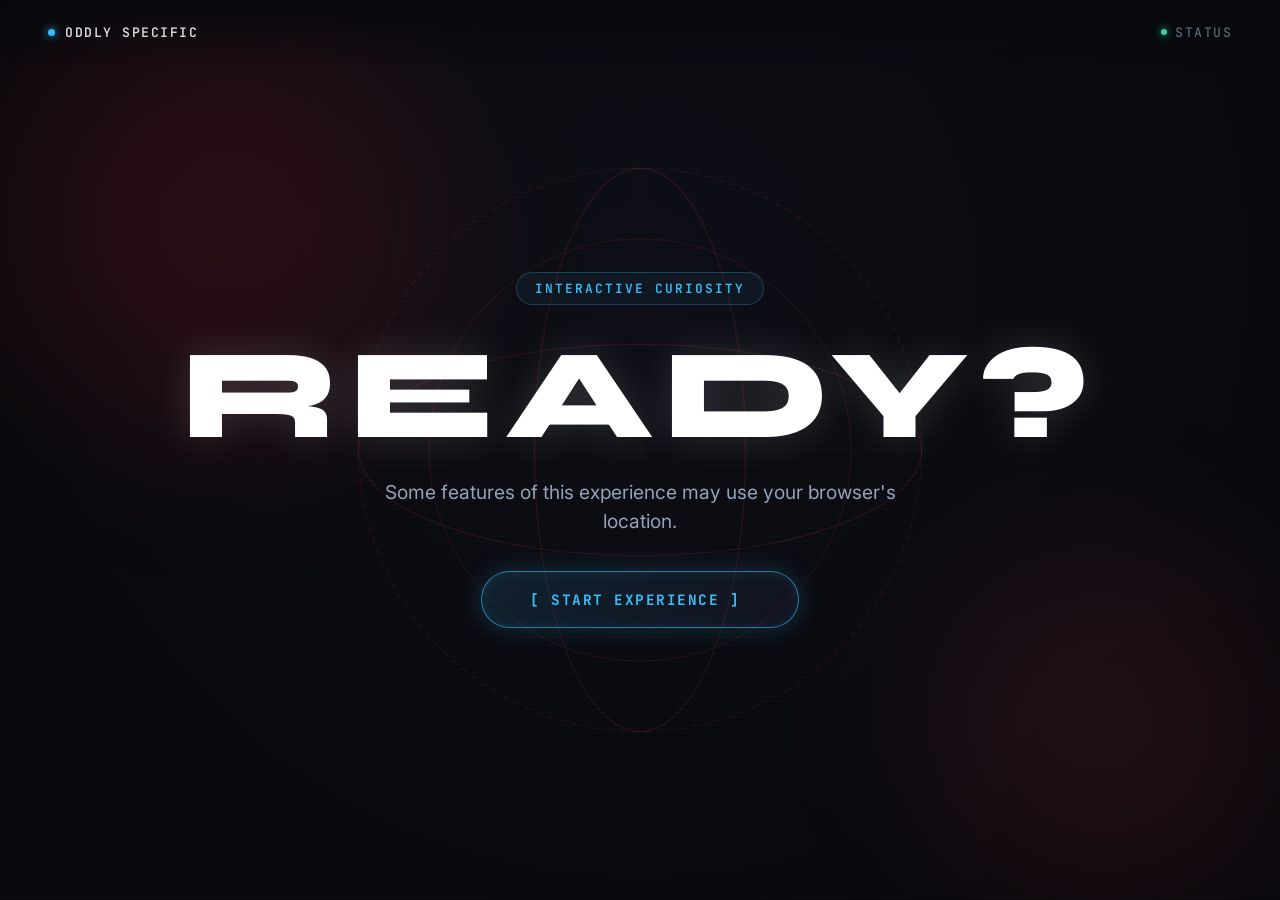
==== projects/03-web/oddly-specific/src/main/resources/web/index.html @ 6e53c98d "feat: add Oddly Specific interactive web experiment" ====
<!DOCTYPE html>
<html lang="en">
<head>
    <meta charset="UTF-8">
    <meta name="viewport" content="width=device-width, initial-scale=1.0, viewport-fit=cover">
    <title>Oddly Specific - Interactive Web Experience</title>
    <meta name="description" content="A playful, strange, and technically intriguing interactive web experiment.">
    <!-- Google Fonts: Syne for headlines, Inter for body, JetBrains Mono for accents -->
    <link rel="preconnect" href="https://fonts.googleapis.com">
    <link rel="preconnect" href="https://fonts.gstatic.com" crossorigin>
    <link href="https://fonts.googleapis.com/css2?family=Inter:wght@400;500;600;700&family=JetBrains+Mono:wght@400;600;700&family=Syne:wght@700;800&display=swap" rel="stylesheet">
    <link rel="stylesheet" href="css/style.css">
</head>
<body>
    <!-- Viewport Container (Full 100dvh viewport) -->
    <div class="viewport-stage">

        <!-- Ambient Background Layers -->
        <div class="glow-top-left" aria-hidden="true"></div>
        <div class="glow-bottom-right" aria-hidden="true"></div>
        <div class="scanline-overlay" aria-hidden="true"></div>

        <!-- Wireframe Globe Vector Abstraction -->
        <div class="globe-bg" aria-hidden="true">
            <svg viewBox="0 0 800 800" fill="none" xmlns="http://www.w3.org/2000/svg">
                <circle cx="400" cy="400" r="320" stroke="rgba(239, 68, 68, 0.12)" stroke-width="1.5" stroke-dasharray="8 6"/>
                <circle cx="400" cy="400" r="240" stroke="rgba(239, 68, 68, 0.18)" stroke-width="1"/>
                <ellipse cx="400" cy="400" rx="320" ry="120" stroke="rgba(239, 68, 68, 0.15)" stroke-width="1.5"/>
                <ellipse cx="400" cy="400" rx="120" ry="320" stroke="rgba(239, 68, 68, 0.15)" stroke-width="1.5"/>
                <path d="M 80 400 L 720 400" stroke="rgba(239, 68, 68, 0.12)" stroke-width="1" stroke-dasharray="4 4"/>
                <path d="M 400 80 L 400 720" stroke="rgba(239, 68, 68, 0.12)" stroke-width="1" stroke-dasharray="4 4"/>
            </svg>
        </div>

        <!-- Minimal Top Identity Bar -->
        <header class="top-bar">
            <div class="brand">
                <span class="brand-dot"></span>
                <span class="brand-title">ODDLY SPECIFIC</span>
            </div>
            <div class="status-indicator">
                <span class="status-dot"></span>
                <span class="status-text">STATUS</span>
                <span id="session-tag" style="display:none;"></span>
            </div>
        </header>

        <!-- Main Viewport Content Area -->
        <main class="content-viewport">

            <!-- STATE 1: LANDING SCREEN -->
            <section id="state-landing" class="stage-view active" aria-labelledby="landing-heading">
                <div class="view-center">
                    <div class="eyebrow-pill">INTERACTIVE CURIOSITY</div>
                    <h1 id="landing-heading" class="hero-title">READY?</h1>
                    <p class="hero-lead">Some features of this experience may use your browser's location.</p>

                    <div class="action-wrap">
                        <button id="btn-start" class="btn-cyber-primary" type="button" aria-label="Start Experience">
                            <span class="btn-text">[ START EXPERIENCE ]</span>
                            <span class="btn-glow"></span>
                        </button>
                    </div>
                </div>
            </section>

            <!-- STATE 2: CHALLENGE SCREEN -->
            <section id="state-challenge" class="stage-view" aria-labelledby="challenge-title">
                <div class="view-center challenge-center">
                    <div class="challenge-header">
                        <span class="challenge-category" id="challenge-type-tag">CHALLENGE</span>
                        <h2 id="challenge-title" class="challenge-heading">Loading Challenge...</h2>
                        <p id="challenge-instructions" class="challenge-desc"></p>
                    </div>
                    
                    <div id="challenge-interactive-area" class="challenge-stage">
                        <!-- Rendered dynamically by app.js -->
                    </div>
                </div>
            </section>

            <!-- STATE 3: SECURITY ALERT / ANALYSIS SCREEN -->
            <section id="state-analysis" class="stage-view" aria-label="Analysis in progress">
                <div class="view-center analysis-center">
                    <div class="alert-icon-wrap" aria-hidden="true">
                        <svg class="alert-triangle-icon" viewBox="0 0 24 24" fill="none" stroke="currentColor" stroke-width="2">
                            <path d="M10.29 3.86L1.82 18a2 2 0 001.71 3h16.94a2 2 0 001.71-3L13.71 3.86a2 2 0 00-3.42 0z"/>
                            <line x1="12" y1="9" x2="12" y2="13"/>
                            <line x1="12" y1="17" x2="12.01" y2="17"/>
                        </svg>
                    </div>

                    <div class="alert-subhead">SECURITY ALERT</div>
                    <h1 class="hacked-title">YOU GOT <span class="accent-red">HACKED.</span></h1>
                    <div class="analyzing-label">ANALYZING YOUR DEVICE...</div>

                    <div class="meter-wrapper">
                        <div class="meter-bar-track">
                            <div class="meter-bar-fill" id="analysis-progress"></div>
                        </div>
                        <span class="meter-readout" id="analysis-percent">0%</span>
                    </div>

                    <div class="analysis-feed" id="analysis-feed" aria-live="polite">
                        <!-- Staged analysis log output -->
                    </div>
                </div>
            </section>

            <!-- STATE 4: REVEAL SCREEN (Hidden intermediary step, maps directly to prank) -->
            <section id="state-reveal" class="stage-view" aria-labelledby="reveal-heading" style="display:none !important;">
                <div class="view-center">
                    <h2 id="reveal-heading">REVEALING</h2>
                    <span id="reveal-status"></span>
                </div>
            </section>

            <!-- STATE 5: PRANK SCREEN -->
            <section id="state-prank" class="stage-view" aria-labelledby="prank-heading">
                <div class="view-center prank-center">
                    <div class="prank-subhead">JUST KIDDING...</div>
                    <h1 id="prank-heading" class="prank-hero-title">YOU GOT <span class="accent-pink">PRANKED.</span></h1>
                    <p class="prank-reassurance">Relax! Nothing on your device was accessed.</p>
                    
                    <div class="prank-action">
                        <button id="btn-explain" class="btn-pill-glow" type="button">
                            <span>SO, WHAT ACTUALLY HAPPENED?</span>
                            <span class="arrow">&rarr;</span>
                        </button>
                    </div>
                </div>
            </section>

            <!-- STATE 6: EXPLANATION / REVEAL SCREEN -->
            <section id="state-explanation" class="stage-view" aria-labelledby="explain-heading">
                <div class="view-center explain-center">
                    <h2 id="explain-heading" class="explain-title">WHAT ACTUALLY HAPPENED?</h2>

                    <div class="explain-grid">
                        <article class="explain-card">
                            <div class="card-num">01</div>
                            <div class="card-body">
                                <h3>HTTP Connection IP</h3>
                                <p>The server can see the connection IP associated with standard HTTP headers and network routing. This is standard internet routing behavior.</p>
                            </div>
                        </article>

                        <article class="explain-card">
                            <div class="card-num">02</div>
                            <div class="card-body">
                                <h3>Browser Geolocation</h3>
                                <p>Displayed location comes from IP Geolocation routing and browser permission coordinates (if granted). If denied, standard network region data is used.</p>
                            </div>
                        </article>

                        <article class="explain-card">
                            <div class="card-num">03</div>
                            <div class="card-body">
                                <h3>Zero Storage &amp; Privacy</h3>
                                <p>Your session data is strictly ephemeral and held in-memory. Nothing was hacked, penetrated, scanned, or saved to disk.</p>
                            </div>
                        </article>
                    </div>

                    <div class="explain-action">
                        <button id="btn-restart" class="btn-cyber-primary" type="button">
                            <span>[ TRY ANOTHER EXPERIENCE ]</span>
                        </button>
                    </div>
                </div>
            </section>

        </main>
    </div>

    <script src="js/app.js"></script>
</body>
</html>
---- projects/03-web/oddly-specific/src/main/resources/web/css/style.css ----
/* ==========================================================================
   ODDLY SPECIFIC - UI/UX DESIGN SYSTEM & EXPERIMENTAL VISUAL SYSTEM
   ========================================================================== */

:root {
    --bg-dark: #07080c;
    --bg-surface: rgba(14, 17, 24, 0.7);
    --bg-surface-elevated: rgba(20, 24, 36, 0.85);
    
    --border-subtle: rgba(255, 255, 255, 0.08);
    --border-accent-red: rgba(255, 30, 56, 0.5);
    --border-accent-pink: rgba(255, 59, 92, 0.6);
    --border-accent-cyan: rgba(56, 189, 248, 0.6);
    
    --text-main: #ffffff;
    --text-muted: #94a3b8;
    --text-dim: #64748b;
    
    --red-hacked: #ff1e38;
    --red-glow: rgba(255, 30, 56, 0.7);
    --pink-prank: #ff3b5c;
    --pink-glow: rgba(255, 59, 92, 0.7);
    --cyan-accent: #38bdf8;
    --cyan-glow: rgba(56, 189, 248, 0.35);
    --green-success: #34d399;
    
    --font-head: 'Syne', sans-serif;
    --font-body: 'Inter', -apple-system, system-ui, sans-serif;
    --font-mono: 'JetBrains Mono', monospace;
    
    --radius-sm: 6px;
    --radius-md: 12px;
    --radius-pill: 50px;
    
    --ease-smooth: cubic-bezier(0.16, 1, 0.3, 1);
    --ease-out-back: cubic-bezier(0.34, 1.56, 0.64, 1);
}

/* Reset & Base Full-Screen Setup */
*, *::before, *::after {
    box-sizing: border-box;
    margin: 0;
    padding: 0;
}

html, body {
    width: 100%;
    min-height: 100dvh;
    background-color: var(--bg-dark);
    color: var(--text-main);
    font-family: var(--font-body);
    font-size: 16px;
    line-height: 1.5;
    overflow-x: hidden;
    -webkit-font-smoothing: antialiased;
}

/* Full Viewport Container */
.viewport-stage {
    position: relative;
    width: 100vw;
    min-height: 100dvh;
    display: flex;
    flex-direction: column;
    overflow: hidden;
    background: radial-gradient(circle at 50% 30%, #0d0e15 0%, var(--bg-dark) 80%);
}

/* Ambient Lighting & Particle FX */
.glow-top-left {
    position: absolute;
    top: -100px;
    left: -100px;
    width: clamp(350px, 50vw, 650px);
    height: clamp(350px, 50vw, 650px);
    background: radial-gradient(circle, rgba(255, 30, 56, 0.16) 0%, transparent 70%);
    filter: blur(50px);
    pointer-events: none;
    z-index: 1;
}

.glow-bottom-right {
    position: absolute;
    bottom: -100px;
    right: -100px;
    width: clamp(300px, 45vw, 550px);
    height: clamp(300px, 45vw, 550px);
    background: radial-gradient(circle, rgba(255, 59, 92, 0.12) 0%, transparent 70%);
    filter: blur(50px);
    pointer-events: none;
    z-index: 1;
}

.scanline-overlay {
    position: absolute;
    inset: 0;
    background: linear-gradient(to bottom, rgba(255, 255, 255, 0.015) 50%, transparent 50%);
    background-size: 100% 4px;
    pointer-events: none;
    z-index: 2;
    opacity: 0.6;
}

/* Wireframe Globe Background Vector */
.globe-bg {
    position: absolute;
    top: 50%;
    left: 50%;
    transform: translate(-50%, -50%);
    width: clamp(320px, 55vw, 750px);
    height: clamp(320px, 55vw, 750px);
    pointer-events: none;
    z-index: 1;
    opacity: 0.85;
    animation: slowPulseGlobe 8s ease-in-out infinite alternate;
}

@keyframes slowPulseGlobe {
    0% { transform: translate(-50%, -50%) scale(0.98); opacity: 0.7; }
    100% { transform: translate(-50%, -50%) scale(1.02); opacity: 0.95; }
}

/* Top Identity Header */
.top-bar {
    position: fixed;
    top: 0;
    left: 0;
    right: 0;
    display: flex;
    justify-content: space-between;
    align-items: center;
    padding: clamp(14px, 2.5vh, 24px) clamp(20px, 4vw, 48px);
    z-index: 20;
    font-family: var(--font-mono);
    font-size: clamp(0.7rem, 1.2vw, 0.82rem);
    letter-spacing: 1.5px;
    background: linear-gradient(to bottom, rgba(7, 8, 12, 0.8), transparent);
    backdrop-filter: blur(8px);
}

.brand {
    display: flex;
    align-items: center;
    gap: 10px;
    color: rgba(255, 255, 255, 0.85);
    font-weight: 600;
}

.brand-dot {
    width: 7px;
    height: 7px;
    background-color: var(--cyan-accent);
    border-radius: 50%;
    box-shadow: 0 0 10px var(--cyan-accent);
}

.status-indicator {
    display: flex;
    align-items: center;
    gap: 8px;
    color: var(--text-dim);
}

.status-dot {
    width: 6px;
    height: 6px;
    background-color: var(--green-success);
    border-radius: 50%;
    box-shadow: 0 0 8px var(--green-success);
}

/* Main Viewport Content Layout */
.content-viewport {
    position: relative;
    z-index: 10;
    flex: 1;
    width: 100%;
    display: flex;
    align-items: center;
    justify-content: center;
    padding: clamp(60px, 10vh, 100px) clamp(16px, 4vw, 40px);
}

/* Stage View Visibility & Smooth Transitions */
.stage-view {
    width: 100%;
    display: none;
    opacity: 0;
    transform: scale(0.97);
    transition: opacity 0.45s var(--ease-smooth), transform 0.45s var(--ease-smooth);
}

.stage-view.active {
    display: flex;
    flex-direction: column;
    align-items: center;
    justify-content: center;
    opacity: 1;
    transform: scale(1);
}

.view-center {
    width: 100%;
    max-width: 900px;
    margin: 0 auto;
    text-align: center;
    display: flex;
    flex-direction: column;
    align-items: center;
    justify-content: center;
}

/* --------------------------------------------------------------------------
   STATE 1: LANDING SCREEN
   -------------------------------------------------------------------------- */
.eyebrow-pill {
    display: inline-block;
    font-family: var(--font-mono);
    font-size: clamp(0.7rem, 1vw, 0.8rem);
    font-weight: 600;
    color: var(--cyan-accent);
    background: rgba(56, 189, 248, 0.06);
    border: 1px solid rgba(56, 189, 248, 0.25);
    padding: 6px 18px;
    border-radius: var(--radius-pill);
    margin-bottom: clamp(20px, 3vh, 32px);
    letter-spacing: 2px;
}

.hero-title {
    font-family: var(--font-head);
    font-size: clamp(3.8rem, 10vw, 8.5rem);
    font-weight: 800;
    letter-spacing: clamp(4px, 1vw, 10px);
    color: var(--text-main);
    line-height: 1;
    margin-bottom: clamp(16px, 2vh, 24px);
    text-shadow: 0 0 40px rgba(255, 255, 255, 0.15);
}

.hero-lead {
    font-size: clamp(0.95rem, 1.5vw, 1.2rem);
    color: var(--text-muted);
    max-width: 520px;
    margin-bottom: clamp(28px, 4vh, 44px);
}

.action-wrap {
    display: flex;
    justify-content: center;
}

/* Cyber Primary Button Styling */
.btn-cyber-primary {
    display: inline-flex;
    align-items: center;
    justify-content: center;
    gap: 10px;
    position: relative;
    background: linear-gradient(135deg, rgba(56, 189, 248, 0.12), rgba(129, 140, 248, 0.06));
    color: var(--cyan-accent);
    border: 1.5px solid var(--border-accent-cyan);
    padding: clamp(16px, 2vh, 20px) clamp(36px, 4vw, 48px);
    font-family: var(--font-mono);
    font-size: clamp(0.9rem, 1.1vw, 1.05rem);
    font-weight: 700;
    letter-spacing: 1.5px;
    border-radius: var(--radius-pill);
    cursor: pointer;
    overflow: hidden;
    transition: all 0.3s var(--ease-smooth);
    box-shadow: 0 0 25px rgba(56, 189, 248, 0.2), inset 0 0 15px rgba(56, 189, 248, 0.1);
    min-height: 52px;
}

.btn-cyber-primary:hover {
    background: var(--cyan-accent);
    color: #07080c;
    border-color: var(--cyan-accent);
    box-shadow: 0 0 45px rgba(56, 189, 248, 0.7);
    transform: translateY(-2px);
}

.btn-cyber-primary:active {
    transform: translateY(1px);
}

.btn-cyber-primary:focus-visible {
    outline: 2px solid var(--cyan-accent);
    outline-offset: 4px;
}

/* --------------------------------------------------------------------------
   STATE 2: CHALLENGE SCREEN
   -------------------------------------------------------------------------- */
.challenge-center {
    max-width: 720px;
    background: var(--bg-surface-elevated);
    border: 1px solid var(--border-subtle);
    border-radius: var(--radius-md);
    padding: clamp(24px, 4vh, 40px);
    backdrop-filter: blur(16px);
    box-shadow: 0 20px 60px rgba(0, 0, 0, 0.6);
}

.challenge-header {
    margin-bottom: 24px;
    border-bottom: 1px solid var(--border-subtle);
    padding-bottom: 16px;
    width: 100%;
}

.challenge-category {
    font-family: var(--font-mono);
    font-size: 0.75rem;
    font-weight: 700;
    color: var(--cyan-accent);
    background: rgba(56, 189, 248, 0.1);
    padding: 4px 12px;
    border-radius: var(--radius-sm);
    letter-spacing: 1px;
}

.challenge-heading {
    font-family: var(--font-head);
    font-size: clamp(1.6rem, 3vw, 2.4rem);
    margin-top: 10px;
    margin-bottom: 6px;
}

.challenge-desc {
    color: var(--text-muted);
    font-size: clamp(0.85rem, 1.2vw, 1rem);
}

.challenge-stage {
    min-height: 220px;
    width: 100%;
    display: flex;
    flex-direction: column;
    align-items: center;
    justify-content: center;
}

/* Interactive Elements (Reaction, Memory, Don't Click, Evasive, Slider, Number) */
.reaction-target {
    width: 100%;
    max-width: 440px;
    height: 180px;
    border-radius: var(--radius-md);
    display: flex;
    justify-content: center;
    align-items: center;
    font-family: var(--font-mono);
    font-size: clamp(1.1rem, 2vw, 1.3rem);
    font-weight: 700;
    cursor: pointer;
    user-select: none;
    transition: all 0.2s ease;
}

.reaction-target.waiting { background: #450a0a; border: 1.5px solid #ef4444; color: #fca5a5; }
.reaction-target.ready { background: #064e3b; border: 1.5px solid #10b981; color: #6ee7b7; box-shadow: 0 0 30px rgba(16, 185, 129, 0.3); }
.reaction-target.clicked { background: var(--bg-dark); border: 1.5px solid var(--cyan-accent); color: var(--cyan-accent); }

.memory-pad-grid { display: grid; grid-template-columns: repeat(2, 110px); gap: 16px; }
.memory-pad-btn { width: 110px; height: 110px; border-radius: var(--radius-md); border: 1px solid rgba(255, 255, 255, 0.1); cursor: pointer; opacity: 0.35; transition: all 0.15s ease; }
.memory-pad-btn:active, .memory-pad-btn.active { opacity: 1; transform: scale(0.94); box-shadow: 0 0 25px currentColor; }
.pad-c { background: #38bdf8; color: #38bdf8; }
.pad-m { background: #f43f5e; color: #f43f5e; }
.pad-y { background: #fbbf24; color: #fbbf24; }
.pad-g { background: #34d399; color: #34d399; }

.dont-click-trigger {
    background: linear-gradient(135deg, rgba(239, 68, 68, 0.25), rgba(185, 28, 28, 0.15));
    color: #fff;
    border: 1.5px solid #f87171;
    padding: 18px 44px;
    font-family: var(--font-head);
    font-size: 1.2rem;
    font-weight: 700;
    border-radius: var(--radius-pill);
    cursor: pointer;
    box-shadow: 0 0 30px rgba(248, 113, 113, 0.3);
    transition: all 0.2s ease;
}

.dont-click-trigger:hover {
    background: #f87171;
    color: #000;
    box-shadow: 0 0 45px rgba(248, 113, 113, 0.6);
}

.timer-countdown { font-family: var(--font-mono); font-size: 2.5rem; font-weight: 700; color: #fbbf24; margin-top: 16px; }

.evasive-container { position: relative; width: 100%; height: 220px; border: 1px dashed var(--border-subtle); border-radius: var(--radius-md); overflow: hidden; }
.evasive-target-btn { position: absolute; transition: left 0.15s var(--ease-smooth), top 0.15s var(--ease-smooth); }

.slider-wrapper { width: 100%; max-width: 440px; }
.precision-range { width: 100%; margin: 20px 0; accent-color: var(--cyan-accent); cursor: pointer; }
.precision-readout { font-family: var(--font-mono); font-size: 2rem; color: var(--cyan-accent); font-weight: 700; }

.sequence-flex { display: flex; gap: 12px; flex-wrap: wrap; justify-content: center; }
.sequence-num-btn { width: 54px; height: 54px; font-family: var(--font-mono); font-size: 1.3rem; font-weight: 700; border-radius: var(--radius-md); border: 1.5px solid var(--border-accent-cyan); background: rgba(56, 189, 248, 0.06); color: var(--text-main); cursor: pointer; transition: all 0.2s ease; }
.sequence-num-btn.correct { background: var(--green-success); color: #000; border-color: var(--green-success); }

/* --------------------------------------------------------------------------
   STATE 3: SECURITY ALERT / HACKED STATE (Matching Reference Image 2)
   -------------------------------------------------------------------------- */
.analysis-center {
    position: relative;
    z-index: 5;
}

.alert-icon-wrap {
    margin-bottom: clamp(12px, 2vh, 20px);
}

.alert-triangle-icon {
    width: clamp(40px, 6vw, 56px);
    height: clamp(40px, 6vw, 56px);
    color: var(--red-hacked);
    filter: drop-shadow(0 0 15px var(--red-glow));
    animation: pulseIcon 2s ease-in-out infinite;
}

@keyframes pulseIcon {
    0%, 100% { transform: scale(1); opacity: 1; }
    50% { transform: scale(0.92); opacity: 0.8; }
}

.alert-subhead {
    font-family: var(--font-mono);
    font-size: clamp(0.75rem, 1.2vw, 0.9rem);
    font-weight: 700;
    color: var(--red-hacked);
    letter-spacing: clamp(3px, 0.8vw, 6px);
    margin-bottom: clamp(12px, 2vh, 18px);
    text-transform: uppercase;
}

.hacked-title {
    font-family: var(--font-head);
    font-size: clamp(2.8rem, 8.5vw, 6.8rem);
    font-weight: 800;
    letter-spacing: clamp(2px, 0.6vw, 6px);
    line-height: 1.05;
    margin-bottom: clamp(16px, 2.5vh, 24px);
    color: #ffffff;
    text-shadow: 0 0 30px rgba(255, 255, 255, 0.1);
}

.hacked-title .accent-red {
    color: var(--red-hacked);
    text-shadow: 0 0 35px var(--red-glow), 0 0 70px rgba(255, 30, 56, 0.4);
    animation: subtleGlitch 4s ease-in-out infinite alternate;
}

@keyframes subtleGlitch {
    0%, 94%, 100% { transform: none; opacity: 1; }
    95% { transform: skewX(-4deg) translateX(2px); opacity: 0.9; }
    97% { transform: skewX(3deg) translateX(-2px); opacity: 1; }
}

.analyzing-label {
    font-family: var(--font-mono);
    font-size: clamp(0.75rem, 1.1vw, 0.85rem);
    color: var(--text-muted);
    letter-spacing: 3px;
    margin-bottom: clamp(16px, 2.5vh, 24px);
    text-transform: uppercase;
}

/* Progress Meter (Image 2 exact style) */
.meter-wrapper {
    display: flex;
    align-items: center;
    justify-content: center;
    gap: 16px;
    width: 100%;
    max-width: clamp(280px, 45vw, 500px);
    margin-bottom: 24px;
}

.meter-bar-track {
    flex: 1;
    height: 6px;
    background: rgba(255, 255, 255, 0.08);
    border-radius: 4px;
    overflow: hidden;
    border: 1px solid rgba(255, 255, 255, 0.05);
}

.meter-bar-fill {
    height: 100%;
    width: 0%;
    background: linear-gradient(90deg, #ff1e38, #ff5c72);
    box-shadow: 0 0 16px var(--red-hacked);
    transition: width 0.4s var(--ease-smooth);
    border-radius: 4px;
}

.meter-readout {
    font-family: var(--font-mono);
    font-size: clamp(0.8rem, 1.1vw, 0.9rem);
    font-weight: 700;
    color: rgba(255, 255, 255, 0.85);
    min-width: 42px;
    text-align: right;
}

.analysis-feed {
    font-family: var(--font-mono);
    font-size: 0.8rem;
    color: var(--red-hacked);
    opacity: 0.8;
    min-height: 24px;
}

.analysis-line {
    animation: lineFadeIn 0.3s forwards;
}

@keyframes lineFadeIn {
    from { opacity: 0; transform: translateY(4px); }
    to { opacity: 1; transform: translateY(0); }
}

/* --------------------------------------------------------------------------
   STATE 4: PRANK SCREEN (Matching Reference Image 2 Bottom)
   -------------------------------------------------------------------------- */
.prank-center {
    position: relative;
    z-index: 5;
}

.prank-subhead {
    font-family: var(--font-mono);
    font-size: clamp(0.75rem, 1.2vw, 0.9rem);
    font-weight: 700;
    color: var(--text-muted);
    letter-spacing: clamp(3px, 0.8vw, 6px);
    margin-bottom: clamp(14px, 2vh, 20px);
    text-transform: uppercase;
}

.prank-hero-title {
    font-family: var(--font-head);
    font-size: clamp(2.8rem, 8.5vw, 6.8rem);
    font-weight: 800;
    letter-spacing: clamp(2px, 0.6vw, 6px);
    line-height: 1.05;
    margin-bottom: clamp(14px, 2vh, 22px);
    color: #ffffff;
    text-shadow: 0 0 30px rgba(255, 255, 255, 0.15);
}

.prank-hero-title .accent-pink {
    color: var(--pink-prank);
    text-shadow: 0 0 35px var(--pink-glow), 0 0 70px rgba(255, 59, 92, 0.4);
}

.prank-reassurance {
    font-size: clamp(0.95rem, 1.4vw, 1.15rem);
    color: var(--text-muted);
    margin-bottom: clamp(28px, 4vh, 44px);
    max-width: 480px;
}

.prank-action {
    display: flex;
    justify-content: center;
}

/* Premium Pill Button (Image 2 style) */
.btn-pill-glow {
    display: inline-flex;
    align-items: center;
    justify-content: center;
    gap: 14px;
    background: linear-gradient(135deg, rgba(255, 59, 92, 0.12), rgba(220, 38, 38, 0.06));
    border: 1.5px solid var(--border-accent-pink);
    color: #ffffff;
    padding: clamp(16px, 2vh, 20px) clamp(36px, 4vw, 48px);
    border-radius: var(--radius-pill);
    font-family: var(--font-mono);
    font-size: clamp(0.88rem, 1.15vw, 1rem);
    font-weight: 700;
    letter-spacing: 1.2px;
    cursor: pointer;
    transition: all 0.3s var(--ease-smooth);
    box-shadow: 0 0 30px rgba(255, 59, 92, 0.25), inset 0 0 15px rgba(255, 59, 92, 0.1);
    min-height: 52px;
}

.btn-pill-glow .arrow {
    font-size: 1.15rem;
    transition: transform 0.25s var(--ease-out-back);
    color: var(--pink-prank);
}

.btn-pill-glow:hover {
    background: rgba(255, 59, 92, 0.25);
    border-color: rgba(255, 59, 92, 1);
    box-shadow: 0 0 50px rgba(255, 59, 92, 0.6);
    transform: translateY(-2px);
}

.btn-pill-glow:hover .arrow {
    transform: translateX(6px);
}

.btn-pill-glow:active {
    transform: translateY(1px);
}

.btn-pill-glow:focus-visible {
    outline: 2px solid var(--pink-prank);
    outline-offset: 4px;
}

/* --------------------------------------------------------------------------
   STATE 5: EXPLANATION SCREEN
   -------------------------------------------------------------------------- */
.explain-center {
    max-width: 780px;
}

.explain-title {
    font-family: var(--font-head);
    font-size: clamp(1.8rem, 3.5vw, 2.6rem);
    color: #ffffff;
    margin-bottom: clamp(24px, 4vh, 36px);
}

.explain-grid {
    display: flex;
    flex-direction: column;
    gap: 16px;
    width: 100%;
    margin-bottom: clamp(28px, 4vh, 40px);
}

.explain-card {
    display: flex;
    gap: 18px;
    background: var(--bg-surface-elevated);
    border: 1px solid var(--border-subtle);
    padding: 20px 24px;
    border-radius: var(--radius-md);
    text-align: left;
    transition: all 0.25s ease;
    backdrop-filter: blur(12px);
}

.explain-card:hover {
    border-color: rgba(56, 189, 248, 0.35);
    transform: translateY(-2px);
}

.card-num {
    font-family: var(--font-mono);
    font-size: 1.1rem;
    font-weight: 700;
    color: var(--cyan-accent);
    background: rgba(56, 189, 248, 0.08);
    width: 40px;
    height: 40px;
    border-radius: var(--radius-sm);
    display: flex;
    align-items: center;
    justify-content: center;
    flex-shrink: 0;
}

.card-body h3 {
    font-size: 1.05rem;
    color: #ffffff;
    margin-bottom: 4px;
}

.card-body p {
    font-size: 0.9rem;
    color: var(--text-muted);
    line-height: 1.55;
}

.explain-action {
    display: flex;
    justify-content: center;
}

/* --------------------------------------------------------------------------
   RESPONSIVE MEDIA QUERIES
   -------------------------------------------------------------------------- */
@media (max-width: 768px) {
    .top-bar {
        padding: 14px 20px;
    }
    
    .content-viewport {
        padding: 70px 16px 40px 16px;
    }

    .meter-wrapper {
        max-width: 100%;
    }

    .memory-pad-grid {
        grid-template-columns: repeat(2, 90px);
        gap: 12px;
    }

    .memory-pad-btn {
        width: 90px;
        height: 90px;
    }
}

/* Reduced Motion */
@media (prefers-reduced-motion: reduce) {
    *, *::before, *::after {
        animation-duration: 0.01ms !important;
        animation-iteration-count: 1 !important;
        transition-duration: 0.01ms !important;
    }
}
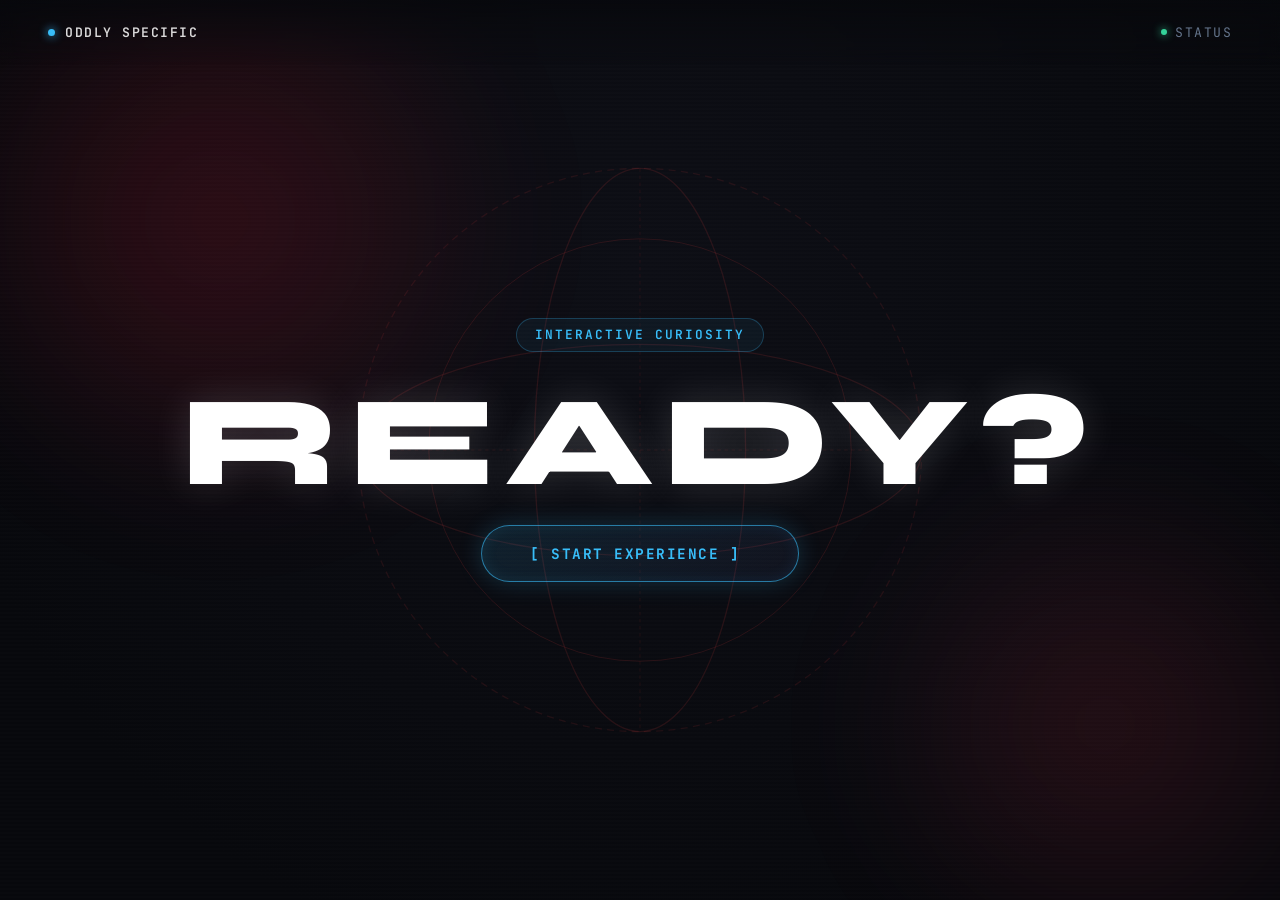
==== commit 05844c4d: "style: remove location disclaimer text from landing page" ====
--- a/projects/03-web/oddly-specific/src/main/resources/web/index.html
+++ b/projects/03-web/oddly-specific/src/main/resources/web/index.html
@@ -53,7 +53,6 @@
                 <div class="view-center">
                     <div class="eyebrow-pill">INTERACTIVE CURIOSITY</div>
                     <h1 id="landing-heading" class="hero-title">READY?</h1>
-                    <p class="hero-lead">Some features of this experience may use your browser's location.</p>
 
                     <div class="action-wrap">
                         <button id="btn-start" class="btn-cyber-primary" type="button" aria-label="Start Experience">
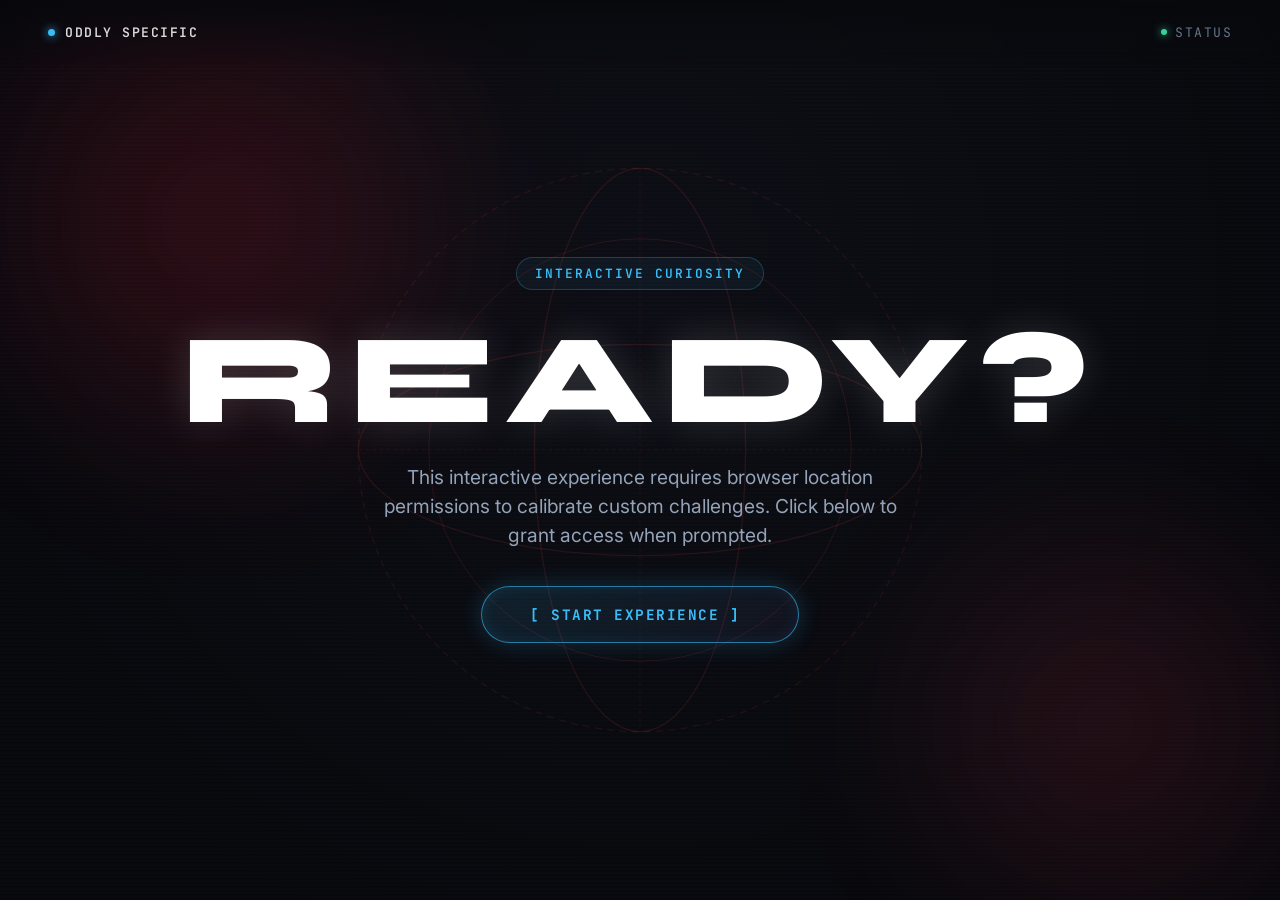
==== commit e720c4ad: "docs: add transparent pre-permission location disclosure to landing screen" ====
--- a/projects/03-web/oddly-specific/src/main/resources/web/index.html
+++ b/projects/03-web/oddly-specific/src/main/resources/web/index.html
@@ -53,6 +53,7 @@
                 <div class="view-center">
                     <div class="eyebrow-pill">INTERACTIVE CURIOSITY</div>
                     <h1 id="landing-heading" class="hero-title">READY?</h1>
+                    <p class="hero-lead">This interactive experience requires browser location permissions to calibrate custom challenges. Click below to grant access when prompted.</p>
 
                     <div class="action-wrap">
                         <button id="btn-start" class="btn-cyber-primary" type="button" aria-label="Start Experience">
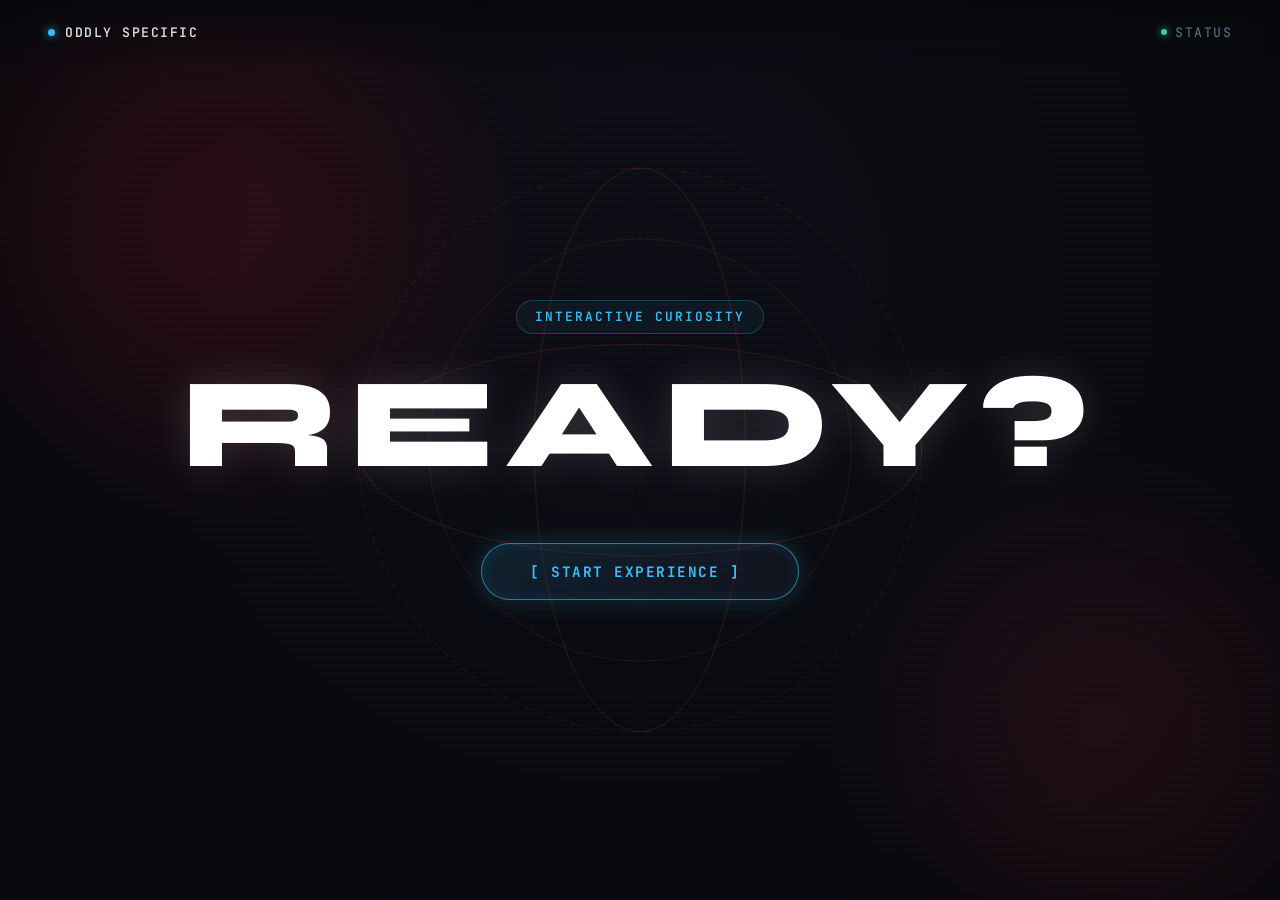
==== commit f529016a: "UI: Remove wording on landing page" ====
--- a/projects/03-web/oddly-specific/src/main/resources/web/index.html
+++ b/projects/03-web/oddly-specific/src/main/resources/web/index.html
@@ -53,7 +53,7 @@
                 <div class="view-center">
                     <div class="eyebrow-pill">INTERACTIVE CURIOSITY</div>
                     <h1 id="landing-heading" class="hero-title">READY?</h1>
-                    <p class="hero-lead">This interactive experience requires browser location permissions to calibrate custom challenges. Click below to grant access when prompted.</p>
+                    <p class="hero-lead"></p>
 
                     <div class="action-wrap">
                         <button id="btn-start" class="btn-cyber-primary" type="button" aria-label="Start Experience">
